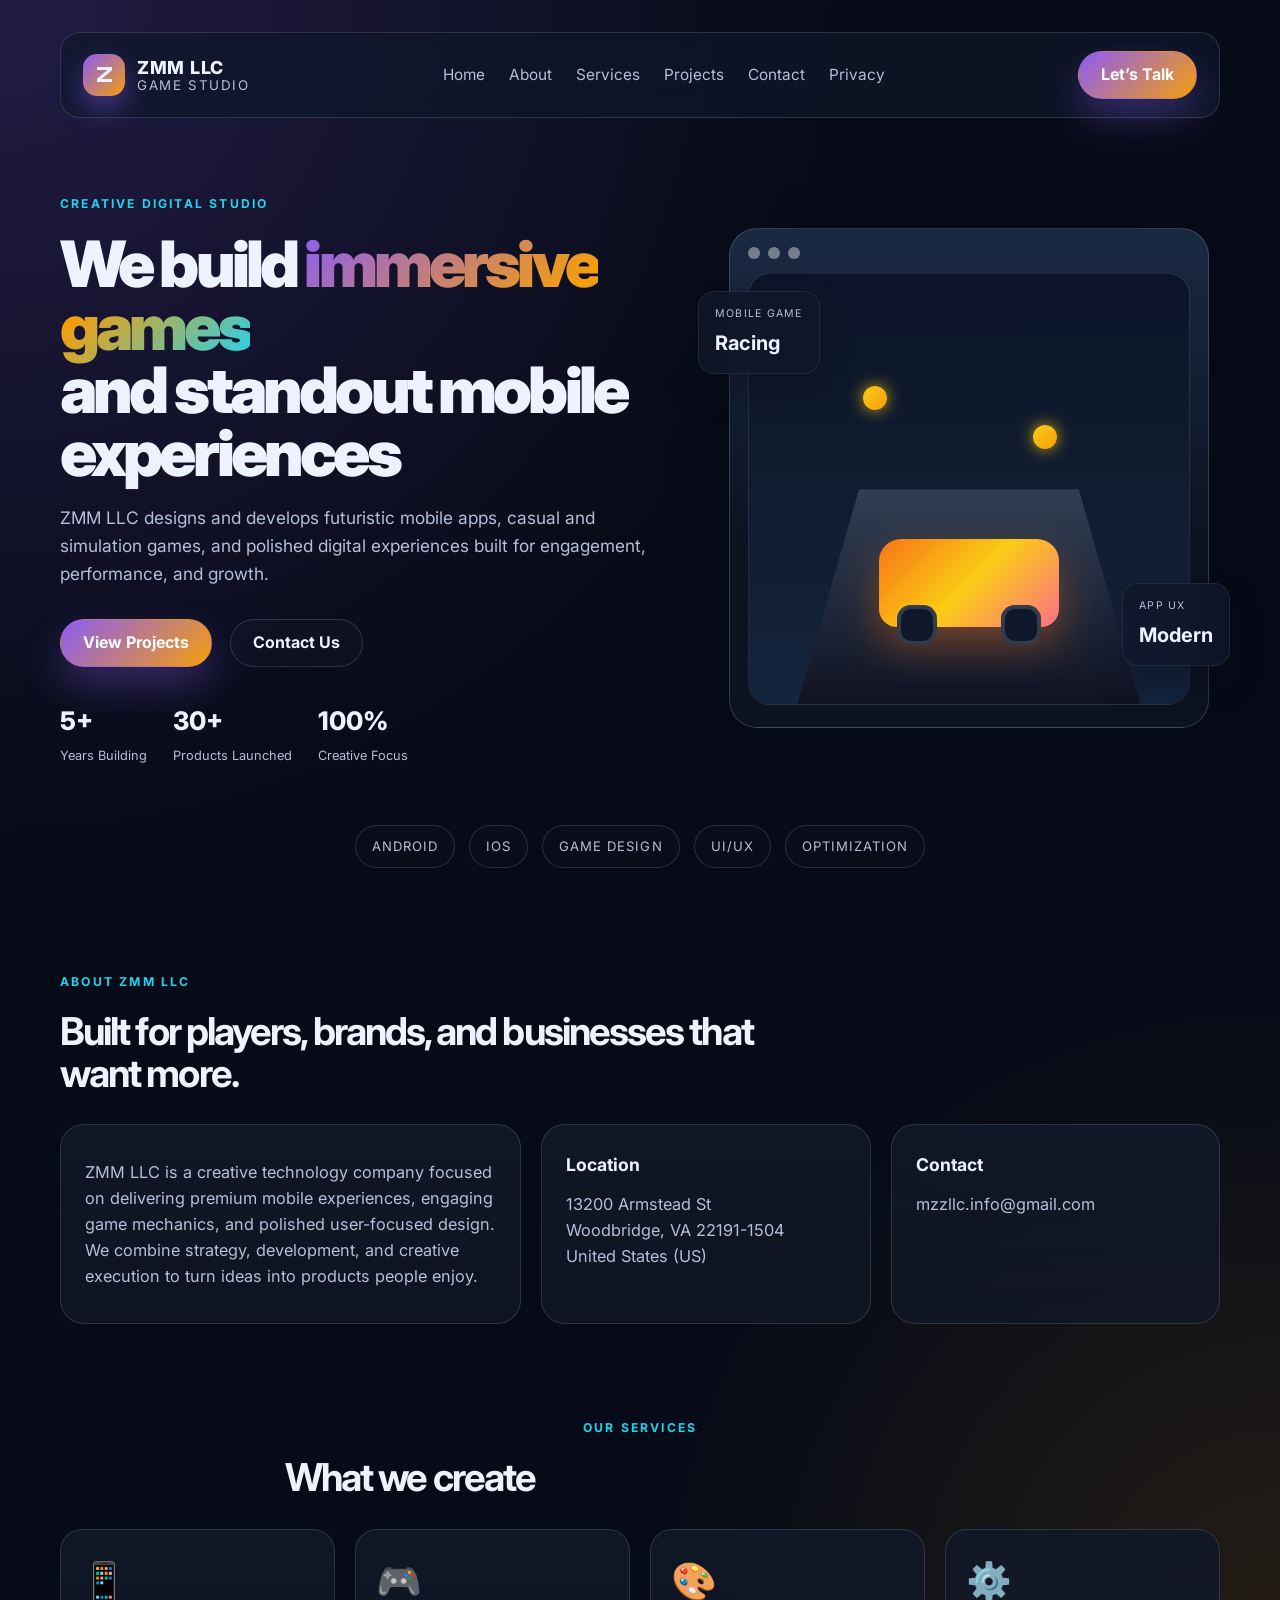
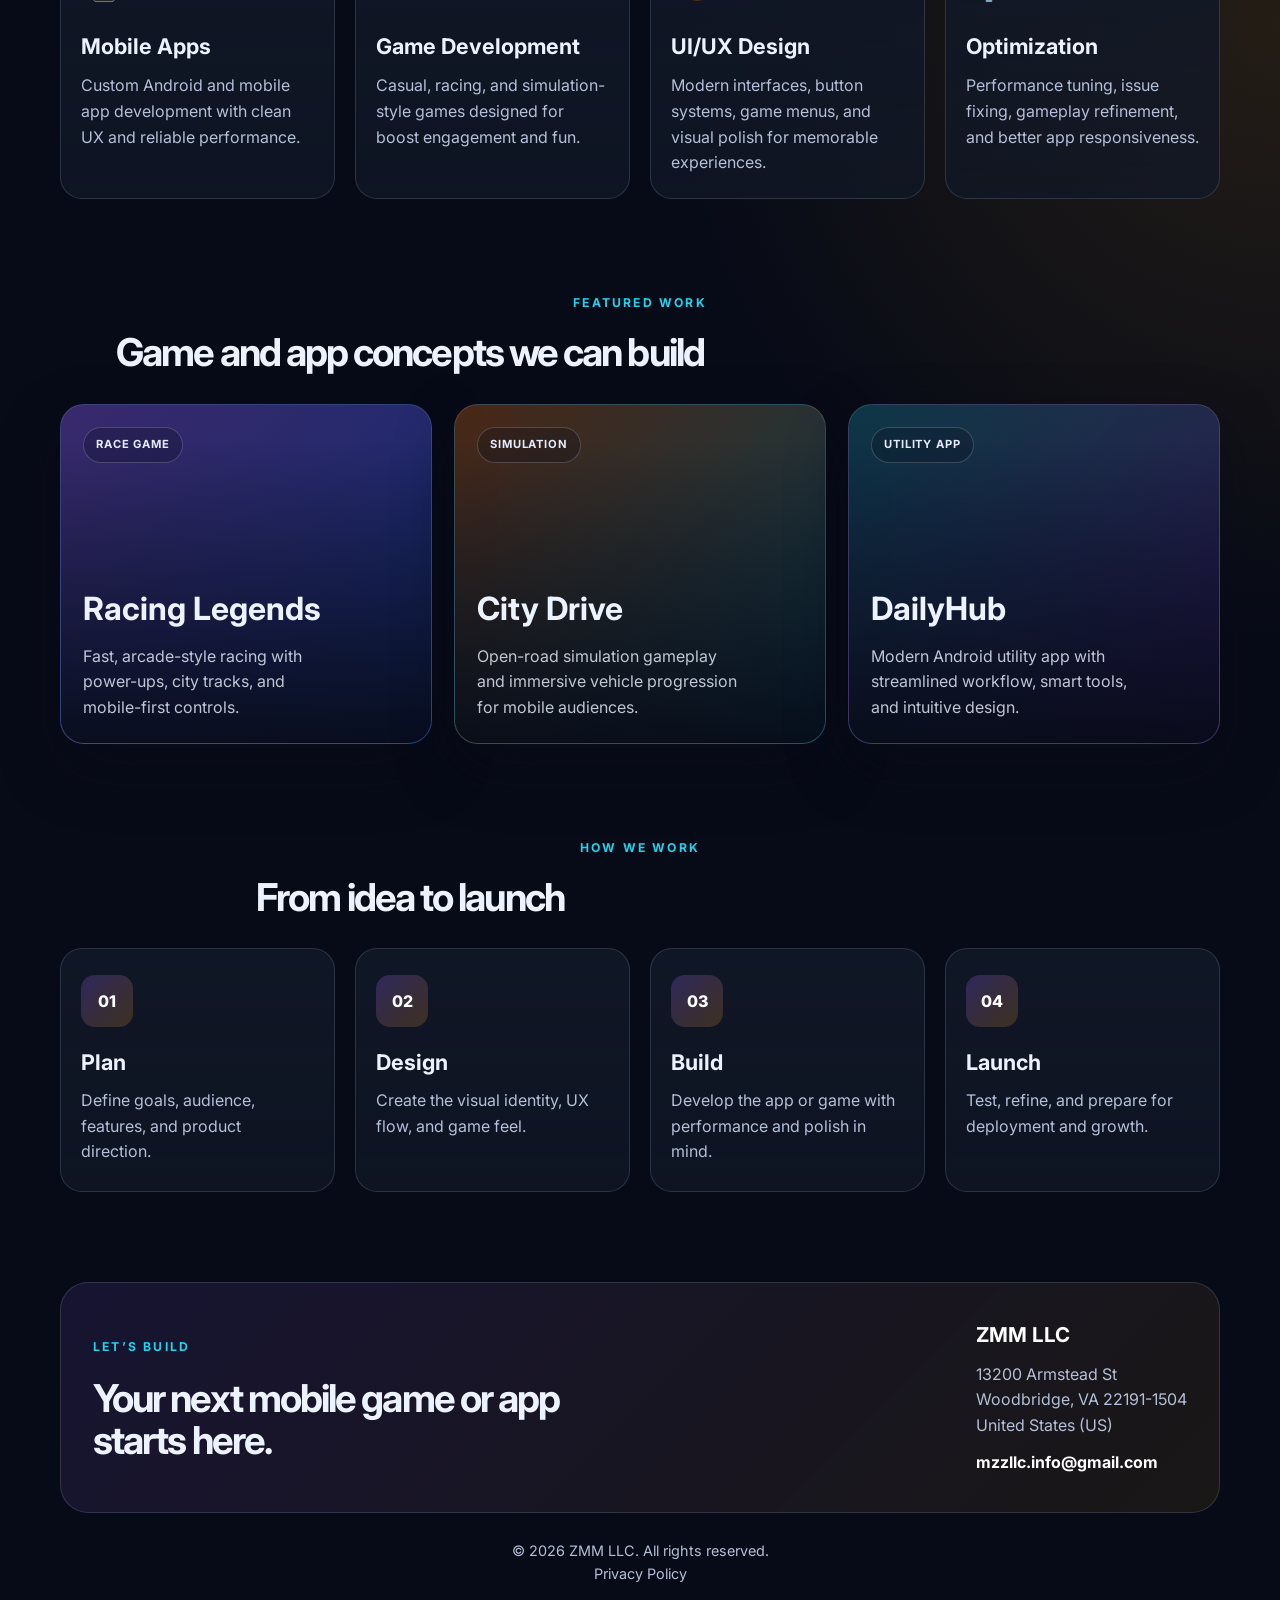
==== index.html @ 3910e3b4 "Publish ZMM LLC website" ====
<!DOCTYPE html>
<html lang="en">
  <head>
    <meta charset="UTF-8" />
    <meta name="viewport" content="width=device-width, initial-scale=1.0" />
    <title>ZMM LLC | Game Studio & Mobile Innovation</title>
    <meta
      name="description"
      content="ZMM LLC creates mobile games, Android apps, UI/UX designs, and digital experiences for players and brands."
    />
    <link rel="preconnect" href="https://fonts.googleapis.com" />
    <link rel="preconnect" href="https://fonts.gstatic.com" crossorigin />
    <link
      href="https://fonts.googleapis.com/css2?family=Inter:wght@400;500;600;700;800;900&family=Orbitron:wght@500;700;800;900&display=swap"
      rel="stylesheet"
    />
    <link rel="stylesheet" href="style.css" />
  </head>
  <body>
    <div class="site-shell">
      <header class="topbar">
        <div class="brand">
          <div class="brand-mark">Z</div>
          <div class="brand-copy">
            <span class="brand-name">ZMM LLC</span>
            <small>Game Studio</small>
          </div>
        </div>

        <nav class="nav" aria-label="Main navigation">
          <a href="index.html">Home</a>
          <a href="#about">About</a>
          <a href="#services">Services</a>
          <a href="#works">Projects</a>
          <a href="#contact">Contact</a>
          <a href="privacy.html">Privacy</a>
        </nav>

        <a href="#contact" class="btn btn-primary">Let’s Talk</a>
      </header>

      <main>
        <section id="home" class="hero">
          <div class="hero-copy">
            <span class="eyebrow">Creative digital studio</span>
            <h1>
              We build <span>immersive games</span><br />
              and standout mobile experiences
            </h1>
            <p>
              ZMM LLC designs and develops futuristic mobile apps, casual and
              simulation games, and polished digital experiences built for
              engagement, performance, and growth.
            </p>

            <div class="cta-row">
              <a href="#works" class="btn btn-primary">View Projects</a>
              <a href="#contact" class="btn btn-secondary">Contact Us</a>
            </div>

            <ul class="hero-stats">
              <li>
                <strong>5+</strong>
                <span>Years Building</span>
              </li>
              <li>
                <strong>30+</strong>
                <span>Products Launched</span>
              </li>
              <li>
                <strong>100%</strong>
                <span>Creative Focus</span>
              </li>
            </ul>
          </div>

          <div class="hero-visual" aria-label="Game studio showcase">
            <div class="screen screen-main">
              <div class="screen-topbar">
                <span></span>
                <span></span>
                <span></span>
              </div>
              <div class="screen-body">
                <div class="game-illustration">
                  <div class="road"></div>
                  <div class="car"></div>
                  <div class="coin coin-one"></div>
                  <div class="coin coin-two"></div>
                </div>
              </div>
            </div>
            <div class="floating-card floating-card-a">
              <span>Mobile Game</span>
              <strong>Racing</strong>
            </div>
            <div class="floating-card floating-card-b">
              <span>App UX</span>
              <strong>Modern</strong>
            </div>
          </div>
        </section>

        <div class="brand-strip">
          <span>Android</span>
          <span>iOS</span>
          <span>Game Design</span>
          <span>UI/UX</span>
          <span>Optimization</span>
        </div>

        <section id="about" class="about section-block">
          <div class="section-heading">
            <span class="eyebrow">About ZMM LLC</span>
            <h2>Built for players, brands, and businesses that want more.</h2>
          </div>

          <div class="about-grid">
            <div class="about-card large">
              <p>
                ZMM LLC is a creative technology company focused on delivering
                premium mobile experiences, engaging game mechanics, and
                polished user-focused design. We combine strategy, development,
                and creative execution to turn ideas into products people enjoy.
              </p>
            </div>

            <div class="about-card">
              <h3>Location</h3>
              <p>13200 Armstead St<br />Woodbridge, VA 22191-1504<br />United States (US)</p>
            </div>

            <div class="about-card">
              <h3>Contact</h3>
              <p>
                <a href="mailto:mzzllc.info@gmail.com">mzzllc.info@gmail.com</a>
              </p>
            </div>
          </div>
        </section>

        <section id="services" class="services section-block">
          <div class="section-heading center">
            <span class="eyebrow">Our services</span>
            <h2>What we create</h2>
          </div>

          <div class="service-grid">
            <article class="service-card">
              <div class="service-icon">📱</div>
              <h3>Mobile Apps</h3>
              <p>Custom Android and mobile app development with clean UX and reliable performance.</p>
            </article>

            <article class="service-card">
              <div class="service-icon">🎮</div>
              <h3>Game Development</h3>
              <p>Casual, racing, and simulation-style games designed for boost engagement and fun.</p>
            </article>

            <article class="service-card">
              <div class="service-icon">🎨</div>
              <h3>UI/UX Design</h3>
              <p>Modern interfaces, button systems, game menus, and visual polish for memorable experiences.</p>
            </article>

            <article class="service-card">
              <div class="service-icon">⚙️</div>
              <h3>Optimization</h3>
              <p>Performance tuning, issue fixing, gameplay refinement, and better app responsiveness.</p>
            </article>
          </div>
        </section>

        <section id="works" class="projects section-block">
          <div class="section-heading center">
            <span class="eyebrow">Featured work</span>
            <h2>Game and app concepts we can build</h2>
          </div>

          <div class="project-grid">
            <article class="project-card project-one">
              <span class="project-tag">Race Game</span>
              <h3>Racing Legends</h3>
              <p>Fast, arcade-style racing with power-ups, city tracks, and mobile-first controls.</p>
            </article>

            <article class="project-card project-two">
              <span class="project-tag">Simulation</span>
              <h3>City Drive</h3>
              <p>Open-road simulation gameplay and immersive vehicle progression for mobile audiences.</p>
            </article>

            <article class="project-card project-three">
              <span class="project-tag">Utility App</span>
              <h3>DailyHub</h3>
              <p>Modern Android utility app with streamlined workflow, smart tools, and intuitive design.</p>
            </article>
          </div>
        </section>

        <section class="process section-block">
          <div class="section-heading center">
            <span class="eyebrow">How we work</span>
            <h2>From idea to launch</h2>
          </div>

          <div class="process-grid">
            <div class="process-step">
              <span>01</span>
              <h3>Plan</h3>
              <p>Define goals, audience, features, and product direction.</p>
            </div>
            <div class="process-step">
              <span>02</span>
              <h3>Design</h3>
              <p>Create the visual identity, UX flow, and game feel.</p>
            </div>
            <div class="process-step">
              <span>03</span>
              <h3>Build</h3>
              <p>Develop the app or game with performance and polish in mind.</p>
            </div>
            <div class="process-step">
              <span>04</span>
              <h3>Launch</h3>
              <p>Test, refine, and prepare for deployment and growth.</p>
            </div>
          </div>
        </section>

        <section id="contact" class="contact section-block">
          <div class="contact-box">
            <div class="contact-copy">
              <span class="eyebrow">Let’s build</span>
              <h2>Your next mobile game or app starts here.</h2>
            </div>

            <div class="contact-info">
              <p><strong>ZMM LLC</strong></p>
              <p>13200 Armstead St<br />Woodbridge, VA 22191-1504<br />United States (US)</p>
              <a href="mailto:mzzllc.info@gmail.com">mzzllc.info@gmail.com</a>
            </div>
          </div>
        </section>
      </main>

      <footer class="footer">
        <p>© 2026 ZMM LLC. All rights reserved.</p>
        <p><a href="privacy.html">Privacy Policy</a></p>
      </footer>
    </div>
  </body>
</html>
---- style.css ----
:root {
  --bg: #070b17;
  --panel: #0f172a;
  --panel-soft: rgba(15, 23, 42, 0.8);
  --card: #101b2d;
  --card-2: #141f34;
  --line: rgba(148, 163, 184, 0.22);
  --text: #edf2ff;
  --muted: #b4bfd8;
  --primary: #8b5cf6;
  --secondary: #f59e0b;
  --accent: #22d3ee;
  --highlight: #f97316;
  --white: #ffffff;
  --shadow: 0 24px 60px rgba(8, 12, 24, 0.45);
}

* {
  margin: 0;
  padding: 0;
  box-sizing: border-box;
}

html {
  scroll-behavior: smooth;
}

body {
  font-family: "Inter", sans-serif;
  background:
    radial-gradient(circle at top left, rgba(139, 92, 246, 0.2), transparent 24%),
    radial-gradient(circle at right center, rgba(245, 158, 11, 0.12), transparent 30%),
    var(--bg);
  color: var(--text);
  line-height: 1.6;
}

img {
  max-width: 100%;
  display: block;
}

 a {
  color: inherit;
  text-decoration: none;
}

.site-shell {
  max-width: 1200px;
  margin: 0 auto;
  padding: 32px 20px 60px;
}

.topbar {
  display: flex;
  align-items: center;
  justify-content: space-between;
  gap: 20px;
  background: rgba(15, 23, 42, 0.7);
  border: 1px solid var(--line);
  border-radius: 20px;
  padding: 18px 22px;
  position: sticky;
  top: 18px;
  backdrop-filter: blur(14px);
  z-index: 50;
}

.brand {
  display: flex;
  align-items: center;
  gap: 12px;
}

.brand-mark {
  width: 42px;
  height: 42px;
  display: grid;
  place-items: center;
  border-radius: 14px;
  background: linear-gradient(135deg, var(--primary), var(--secondary));
  box-shadow: 0 12px 26px rgba(139, 92, 246, 0.45);
  font-family: "Orbitron", sans-serif;
  font-size: 1.3rem;
  font-weight: 800;
}

.brand-copy {
  display: flex;
  flex-direction: column;
  line-height: 1.1;
}

.brand-name {
  font-size: 1.12rem;
  font-weight: 800;
  letter-spacing: 0.04em;
}

.brand-copy small {
  color: var(--muted);
  letter-spacing: 0.12em;
  text-transform: uppercase;
}

.nav {
  display: flex;
  align-items: center;
  gap: 24px;
  color: var(--muted);
  font-size: 0.96rem;
}

.nav a {
  transition: color 0.25s ease;
}

.nav a:hover {
  color: var(--white);
}

.btn {
  display: inline-flex;
  align-items: center;
  justify-content: center;
  min-height: 48px;
  padding: 0 22px;
  border-radius: 999px;
  border: 1px solid transparent;
  font-weight: 700;
  transition: transform 0.2s ease, box-shadow 0.2s ease, border-color 0.2s ease;
}

.btn:hover {
  transform: translateY(-1px);
}

.btn-primary {
  background: linear-gradient(135deg, var(--primary), var(--secondary));
  color: var(--white);
  box-shadow: 0 18px 38px rgba(139, 92, 246, 0.32);
}

.btn-secondary {
  border-color: var(--line);
  background: rgba(148, 163, 184, 0.03);
  color: var(--text);
}

.hero {
  display: grid;
  grid-template-columns: 1.1fr 0.9fr;
  align-items: center;
  gap: 44px;
  padding: 72px 0 26px;
}

.eyebrow {
  display: inline-block;
  font-size: 0.76rem;
  letter-spacing: 0.18em;
  text-transform: uppercase;
  color: var(--accent);
  margin-bottom: 20px;
  font-weight: 700;
}

.hero-copy h1 {
  font-size: clamp(2.8rem, 5vw, 5rem);
  line-height: 0.98;
  letter-spacing: -0.06em;
  font-weight: 900;
  margin-bottom: 20px;
}

.hero-copy h1 span {
  background: linear-gradient(135deg, #8b5cf6, #f59e0b 60%, #22d3ee);
  -webkit-background-clip: text;
  background-clip: text;
  -webkit-text-fill-color: transparent;
}

.hero-copy p {
  max-width: 620px;
  color: var(--muted);
  font-size: 1.08rem;
}

.cta-row {
  display: flex;
  align-items: center;
  flex-wrap: wrap;
  gap: 18px;
  margin: 32px 0 28px;
}

.hero-stats {
  list-style: none;
  display: flex;
  flex-wrap: wrap;
  gap: 26px;
  padding-top: 6px;
}

.hero-stats li {
  display: flex;
  flex-direction: column;
  gap: 4px;
}

.hero-stats strong {
  font-size: 1.6rem;
  font-weight: 800;
}

.hero-stats span {
  color: var(--muted);
  font-size: 0.8rem;
}

.hero-visual {
  position: relative;
  min-height: 520px;
  display: grid;
  place-items: center;
}

.screen {
  position: relative;
  width: min(100%, 480px);
  min-height: 500px;
  background: linear-gradient(180deg, #1a2943, #0b1220 65%);
  border: 1px solid rgba(148, 163, 184, 0.28);
  border-radius: 28px;
  padding: 18px 18px 12px;
  box-shadow: var(--shadow);
}

.screen-topbar {
  display: flex;
  gap: 8px;
  margin-bottom: 14px;
}

.screen-topbar span {
  width: 12px;
  height: 12px;
  border-radius: 50%;
  background: rgba(255, 255, 255, 0.4);
}

.screen-body {
  height: calc(100% - 38px);
  border-radius: 22px;
  overflow: hidden;
  background: linear-gradient(180deg, rgba(23, 28, 48, 0.9), rgba(9, 13, 25, 0.98));
  border: 1px solid rgba(148, 163, 184, 0.18);
}

.game-illustration {
  position: relative;
  width: 100%;
  height: 100%;
  min-height: 430px;
  background: linear-gradient(180deg, #0b1428, #101b2e 45%, #13243d 100%);
  overflow: hidden;
}

.road {
  position: absolute;
  left: 50%;
  bottom: 0;
  transform: translateX(-50%);
  width: 78%;
  height: 50%;
  background: linear-gradient(180deg, rgba(148, 163, 184, 0.25), rgba(15, 18, 33, 0.95));
  clip-path: polygon(18% 0, 82% 0, 100% 100%, 0 100%);
}

.car {
  position: absolute;
  left: 50%;
  bottom: 18%;
  transform: translateX(-50%);
  width: 180px;
  height: 88px;
  background: linear-gradient(135deg, #f97316, #facc15, #fb7185);
  border-radius: 22px 22px 18px 18px;
  box-shadow: 0 18px 40px rgba(249, 115, 22, 0.4);
}

.car::before,
.car::after {
  content: "";
  position: absolute;
  width: 40px;
  height: 40px;
  bottom: -18px;
  border-radius: 14px;
  background: #0f172a;
  box-shadow: inset 0 0 0 4px rgba(255,255,255,0.15);
}

.car::before { left: 18px; }
.car::after { right: 18px; }

.coin {
  position: absolute;
  width: 24px;
  height: 24px;
  border-radius: 50%;
  background: linear-gradient(135deg, #facc15, #f59e0b);
  box-shadow: 0 0 16px rgba(250, 204, 21, 0.8);
}

.coin-one { top: 26%; left: 26%; }
.coin-two { top: 35%; right: 30%; }

.floating-card {
  position: absolute;
  display: flex;
  flex-direction: column;
  padding: 14px 16px;
  border-radius: 16px;
  border: 1px solid rgba(255, 255, 255, 0.08);
  background: rgba(15, 23, 42, 0.8);
  box-shadow: 0 18px 30px rgba(9, 13, 25, 0.4);
  backdrop-filter: blur(18px);
}

.floating-card span {
  font-size: 0.66rem;
  text-transform: uppercase;
  letter-spacing: 0.12em;
  color: var(--muted);
}

.floating-card strong {
  margin-top: 4px;
  font-size: 1.25rem;
}

.floating-card-a {
  left: -4%;
  top: 14%;
}

.floating-card-b {
  right: -2%;
  bottom: 14%;
}

.brand-strip {
  display: flex;
  flex-wrap: wrap;
  justify-content: center;
  gap: 14px;
  margin: 14px auto 0;
  padding: 18px 14px 10px;
}

.brand-strip span {
  border: 1px solid var(--line);
  padding: 10px 16px;
  border-radius: 999px;
  color: var(--muted);
  background: rgba(148, 163, 184, 0.02);
  font-size: 0.82rem;
  letter-spacing: 0.08em;
  text-transform: uppercase;
}

.section-block {
  padding-top: 90px;
}

.section-heading {
  margin-bottom: 30px;
}

.section-heading.center {
  text-align: center;
}

.section-heading h2 {
  font-size: clamp(2rem, 3vw, 3.4rem);
  line-height: 1.08;
  letter-spacing: -0.05em;
  max-width: 700px;
}

.about-grid {
  display: grid;
  grid-template-columns: 1.4fr 1fr 1fr;
  gap: 20px;
}

.about-card {
  background: linear-gradient(180deg, rgba(17, 24, 39, 0.9), rgba(17, 24, 39, 0.7));
  border: 1px solid var(--line);
  border-radius: 24px;
  padding: 26px 24px;
}

.about-card.large {
  display: flex;
  align-items: center;
  min-height: 200px;
}

.about-card h3 {
  margin-bottom: 12px;
  font-size: 1.1rem;
}

.about-card p,
.about-card a {
  color: var(--muted);
  font-size: 1.02rem;
}

.service-grid {
  display: grid;
  grid-template-columns: repeat(4, minmax(220px, 1fr));
  gap: 20px;
}

.service-card {
  background: linear-gradient(180deg, rgba(17, 24, 39, 0.9), rgba(17, 24, 39, 0.72));
  border: 1px solid var(--line);
  border-radius: 22px;
  padding: 22px 20px;
  transition: transform 0.22s ease, border-color 0.22s ease;
}

.service-card:hover {
  transform: translateY(-4px);
  border-color: rgba(139, 92, 246, 0.6);
}

.service-icon {
  font-size: 2.3rem;
  margin-bottom: 18px;
}

.service-card h3 {
  font-size: 1.35rem;
  margin-bottom: 10px;
}

.service-card p {
  color: var(--muted);
}

.project-grid {
  display: grid;
  grid-template-columns: repeat(3, minmax(250px, 1fr));
  gap: 22px;
}

.project-card {
  position: relative;
  min-height: 300px;
  padding: 22px;
  border-radius: 24px;
  border: 1px solid var(--line);
  overflow: hidden;
  box-shadow: var(--shadow);
}

.project-card::before {
  content: "";
  position: absolute;
  inset: 0;
  background: linear-gradient(180deg, transparent 10%, rgba(7, 11, 23, 0.92) 100%);
}

.project-card > * {
  position: relative;
  z-index: 1;
}

.project-card h3,
.project-card p,
.project-tag {
  position: relative;
  z-index: 1;
}

.project-one {
  background: linear-gradient(135deg, rgba(139,92,246,0.38), rgba(29, 78, 216, 0.46)),
    url('https://images.unsplash.com/photo-1511512578047-dfb367046420?auto=format&fit=crop&w=900&q=80') center/cover no-repeat;
}

.project-two {
  background: linear-gradient(135deg, rgba(249,115,22,0.28), rgba(14, 116, 144, 0.45)),
    url('https://images.unsplash.com/photo-1542751371-adc38448a05e?auto=format&fit=crop&w=900&q=80') center/cover no-repeat;
}

.project-three {
  background: linear-gradient(135deg, rgba(34, 211, 238, 0.22), rgba(76, 29, 149, 0.46)),
    url('https://images.unsplash.com/photo-1522542550221-31fd19575a2d?auto=format&fit=crop&w=900&q=80') center/cover no-repeat;
}

.project-tag {
  display: inline-block;
  padding: 8px 12px;
  border: 1px solid rgba(255,255,255,0.18);
  border-radius: 999px;
  background: rgba(8, 13, 26, 0.28);
  color: #e5ebff;
  font-size: 0.7rem;
  font-weight: 700;
  letter-spacing: 0.08em;
  text-transform: uppercase;
  margin-bottom: 120px;
}

.project-card h3 {
  font-size: 2rem;
  margin-bottom: 10px;
}

.project-card p {
  color: rgba(237, 242, 255, 0.8);
  max-width: 260px;
}

.process-grid {
  display: grid;
  grid-template-columns: repeat(4, minmax(200px, 1fr));
  gap: 20px;
}

.process-step {
  background: linear-gradient(180deg, rgba(17, 24, 39, 0.9), rgba(17, 24, 39, 0.7));
  border: 1px solid var(--line);
  border-radius: 22px;
  padding: 26px 20px;
}

.process-step span {
  display: inline-flex;
  position: relative;
  width: 52px;
  height: 52px;
  align-items: center;
  justify-content: center;
  border-radius: 14px;
  background: linear-gradient(135deg, rgba(139,92,246,0.26), rgba(245,158,11,0.2));
  color: var(--white);
  font-weight: 800;
  margin-bottom: 18px;
}

.process-step h3 {
  margin-bottom: 8px;
  font-size: 1.35rem;
}

.process-step p {
  color: var(--muted);
}

.contact-box {
  display: flex;
  align-items: center;
  justify-content: space-between;
  gap: 24px;
  padding: 36px 32px;
  background: linear-gradient(135deg, rgba(139,92,246,0.12), rgba(245,158,11,0.08));
  border: 1px solid var(--line);
  border-radius: 28px;
}

.contact-copy h2 {
  font-size: clamp(2rem, 3vw, 3rem);
  line-height: 1.1;
  letter-spacing: -0.05em;
  max-width: 540px;
}

.contact-info {
  text-align: left;
  color: var(--muted);
}

.contact-info strong {
  display: block;
  color: var(--white);
  font-size: 1.28rem;
  margin-bottom: 10px;
}

.contact-info a {
  display: inline-block;
  margin-top: 12px;
  color: var(--white);
  font-weight: 700;
}

.footer {
  padding-top: 26px;
  text-align: center;
  color: var(--muted);
  font-size: 0.9rem;
}

.privacy-shell {
  max-width: 1000px;
}

.policy-topbar {
  margin-bottom: 20px;
}

.privacy-page {
  padding-top: 26px;
}

.privacy-header {
  padding: 30px 0 18px;
}

.privacy-header h1 {
  font-size: clamp(2.3rem, 5vw, 4rem);
  line-height: 1.1;
  letter-spacing: -0.06em;
  margin-bottom: 18px;
}

.privacy-header p {
  max-width: 720px;
  color: var(--muted);
  font-size: 1.06rem;
}

.policy-card {
  background: linear-gradient(180deg, rgba(17, 24, 39, 0.92), rgba(17, 24, 39, 0.72));
  border: 1px solid var(--line);
  border-radius: 24px;
  padding: 28px 24px;
  margin-bottom: 22px;
  box-shadow: 0 16px 32px rgba(3, 8, 18, 0.25);
}

.policy-card h2 {
  font-size: 1.45rem;
  margin-bottom: 12px;
}

.policy-card p,
.policy-card li {
  color: var(--muted);
  font-size: 1rem;
  line-height: 1.8;
}

.policy-card p + p {
  margin-top: 12px;
}

.policy-card ul {
  list-style: none;
  padding-left: 0;
  margin-top: 12px;
}

.policy-card li {
  margin-bottom: 6px;
}

.updated {
  font-weight: 700;
  color: var(--white);
}

@media (max-width: 980px) {
  .hero,
  .about-grid,
  .service-grid,
  .project-grid,
  .process-grid,
  .contact-box {
    grid-template-columns: 1fr;
  }

  .hero {
    display: block;
  }

  .hero-copy {
    margin-bottom: 34px;
  }

  .about-grid,
  .service-grid,
  .project-grid,
  .process-grid {
    display: grid;
  }

  .contact-box {
    display: grid;
  }
}

@media (max-width: 760px) {
  .site-shell {
    padding-left: 14px;
    padding-right: 14px;
  }

  .topbar {
    flex-wrap: wrap;
    justify-content: center;
  }

  .nav {
    width: 100%;
    justify-content: center;
    flex-wrap: wrap;
    gap: 12px 18px;
  }

  .hero {
    padding-top: 44px;
  }

  .hero-copy h1 {
    font-size: 2.7rem;
  }

  .cta-row {
    flex-direction: column;
    align-items: stretch;
  }

  .btn {
    width: 100%;
  }

  .service-grid,
  .project-grid,
  .process-grid,
  .about-grid {
    grid-template-columns: 1fr;
  }

  .floating-card-a {
    left: 8%;
    top: 8%;
  }

  .floating-card-b {
    right: 6%;
    bottom: 10%;
  }
}
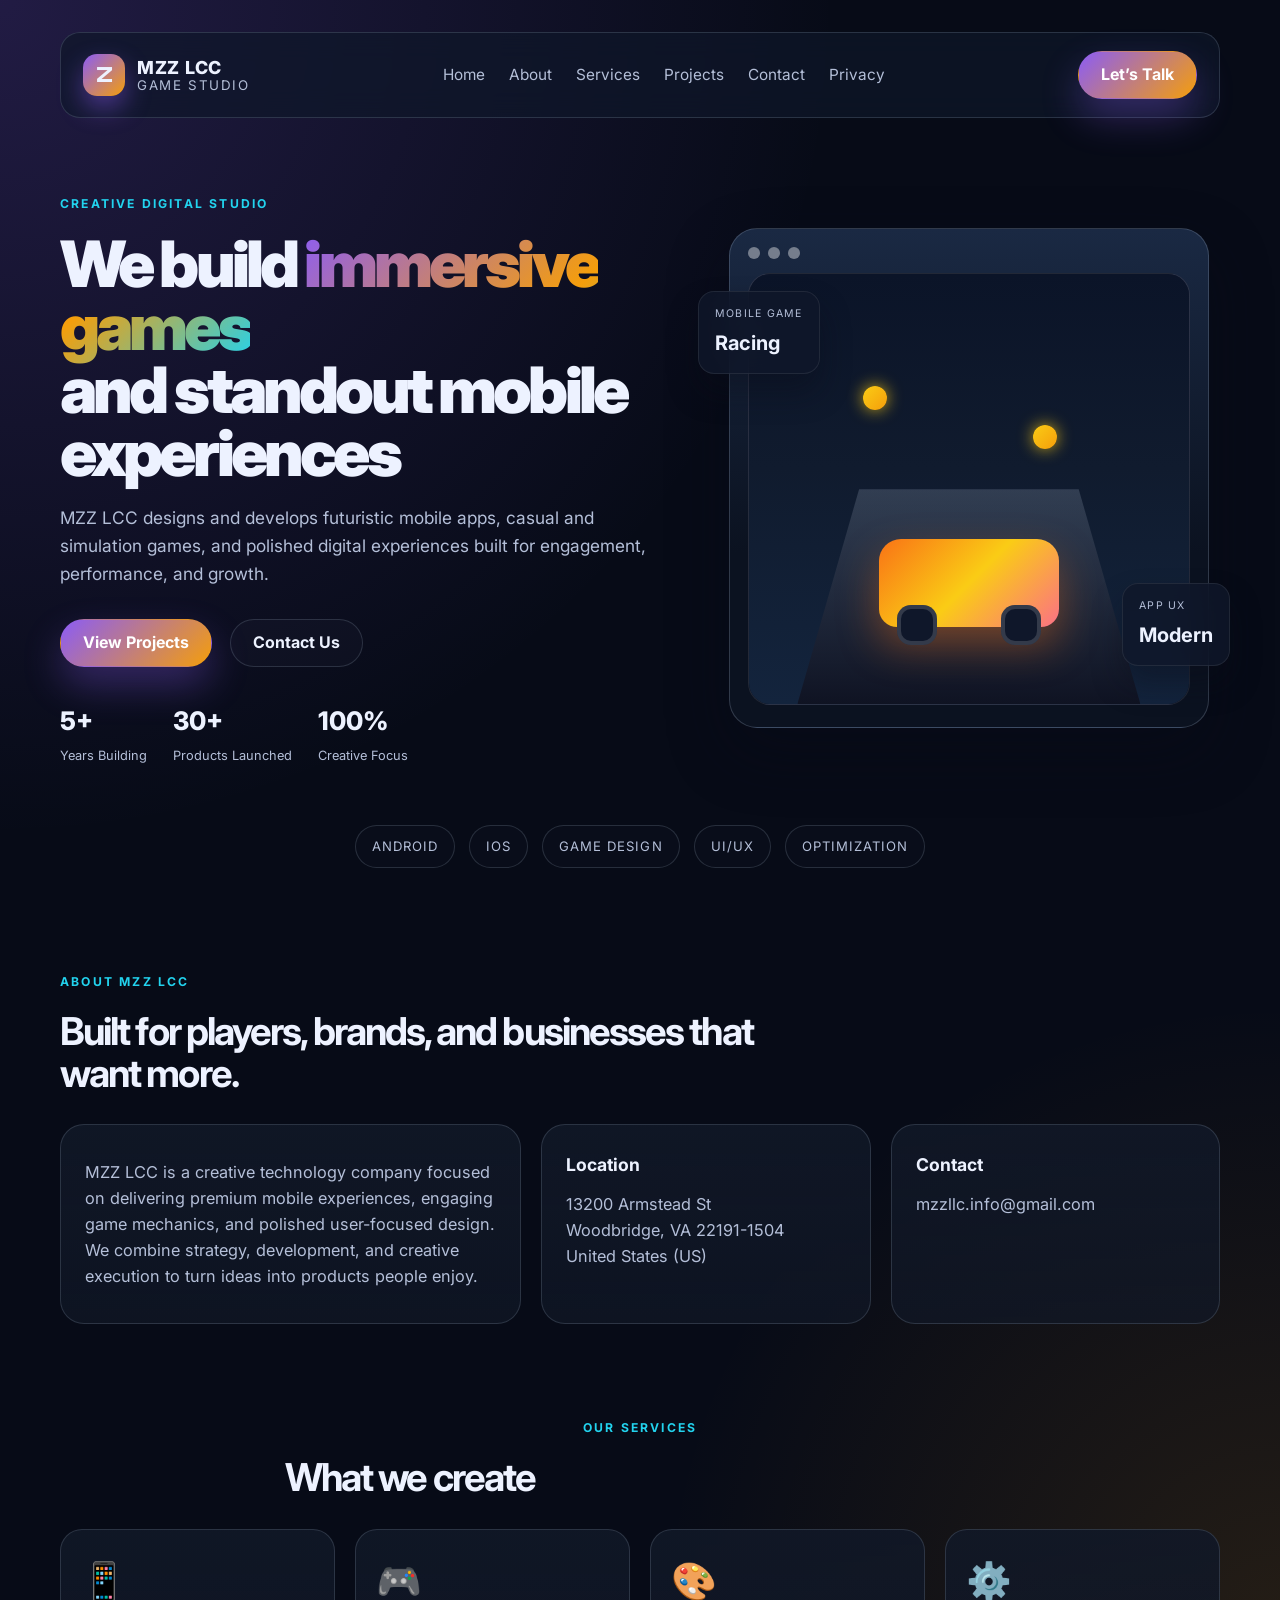
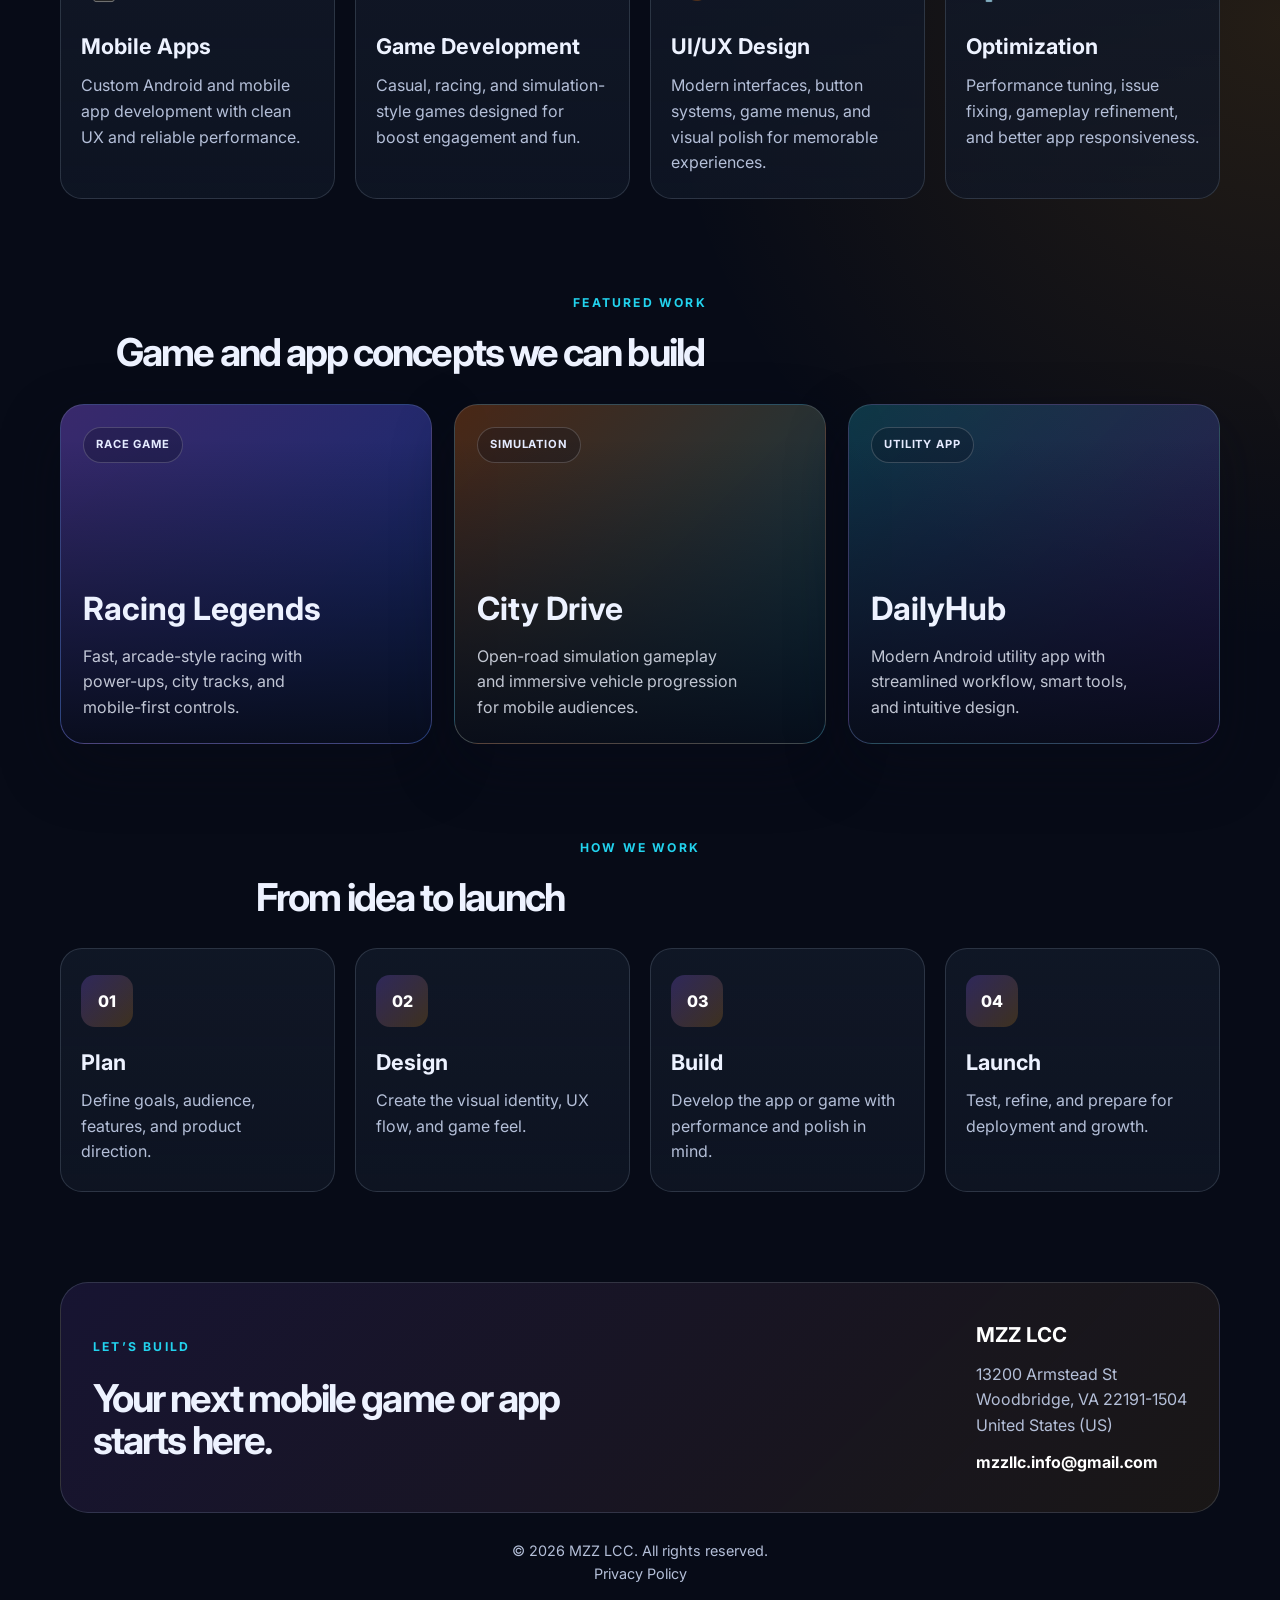
==== commit e32a900e: "Update branding to MZZ LCC" ====
--- a/index.html
+++ b/index.html
@@ -3,10 +3,10 @@
   <head>
     <meta charset="UTF-8" />
     <meta name="viewport" content="width=device-width, initial-scale=1.0" />
-    <title>ZMM LLC | Game Studio & Mobile Innovation</title>
+    <title>MZZ LCC | Game Studio & Mobile Innovation</title>
     <meta
       name="description"
-      content="ZMM LLC creates mobile games, Android apps, UI/UX designs, and digital experiences for players and brands."
+      content="MZZ LCC creates mobile games, Android apps, UI/UX designs, and digital experiences for players and brands."
     />
     <link rel="preconnect" href="https://fonts.googleapis.com" />
     <link rel="preconnect" href="https://fonts.gstatic.com" crossorigin />
@@ -22,7 +22,7 @@
         <div class="brand">
           <div class="brand-mark">Z</div>
           <div class="brand-copy">
-            <span class="brand-name">ZMM LLC</span>
+            <span class="brand-name">MZZ LCC</span>
             <small>Game Studio</small>
           </div>
         </div>
@@ -48,7 +48,7 @@
               and standout mobile experiences
             </h1>
             <p>
-              ZMM LLC designs and develops futuristic mobile apps, casual and
+              MZZ LCC designs and develops futuristic mobile apps, casual and
               simulation games, and polished digital experiences built for
               engagement, performance, and growth.
             </p>
@@ -111,14 +111,14 @@
 
         <section id="about" class="about section-block">
           <div class="section-heading">
-            <span class="eyebrow">About ZMM LLC</span>
+            <span class="eyebrow">About MZZ LCC</span>
             <h2>Built for players, brands, and businesses that want more.</h2>
           </div>
 
           <div class="about-grid">
             <div class="about-card large">
               <p>
-                ZMM LLC is a creative technology company focused on delivering
+                MZZ LCC is a creative technology company focused on delivering
                 premium mobile experiences, engaging game mechanics, and
                 polished user-focused design. We combine strategy, development,
                 and creative execution to turn ideas into products people enjoy.
@@ -237,7 +237,7 @@
             </div>
 
             <div class="contact-info">
-              <p><strong>ZMM LLC</strong></p>
+              <p><strong>MZZ LCC</strong></p>
               <p>13200 Armstead St<br />Woodbridge, VA 22191-1504<br />United States (US)</p>
               <a href="mailto:mzzllc.info@gmail.com">mzzllc.info@gmail.com</a>
             </div>
@@ -246,7 +246,7 @@
       </main>
 
       <footer class="footer">
-        <p>© 2026 ZMM LLC. All rights reserved.</p>
+        <p>© 2026 MZZ LCC. All rights reserved.</p>
         <p><a href="privacy.html">Privacy Policy</a></p>
       </footer>
     </div>
